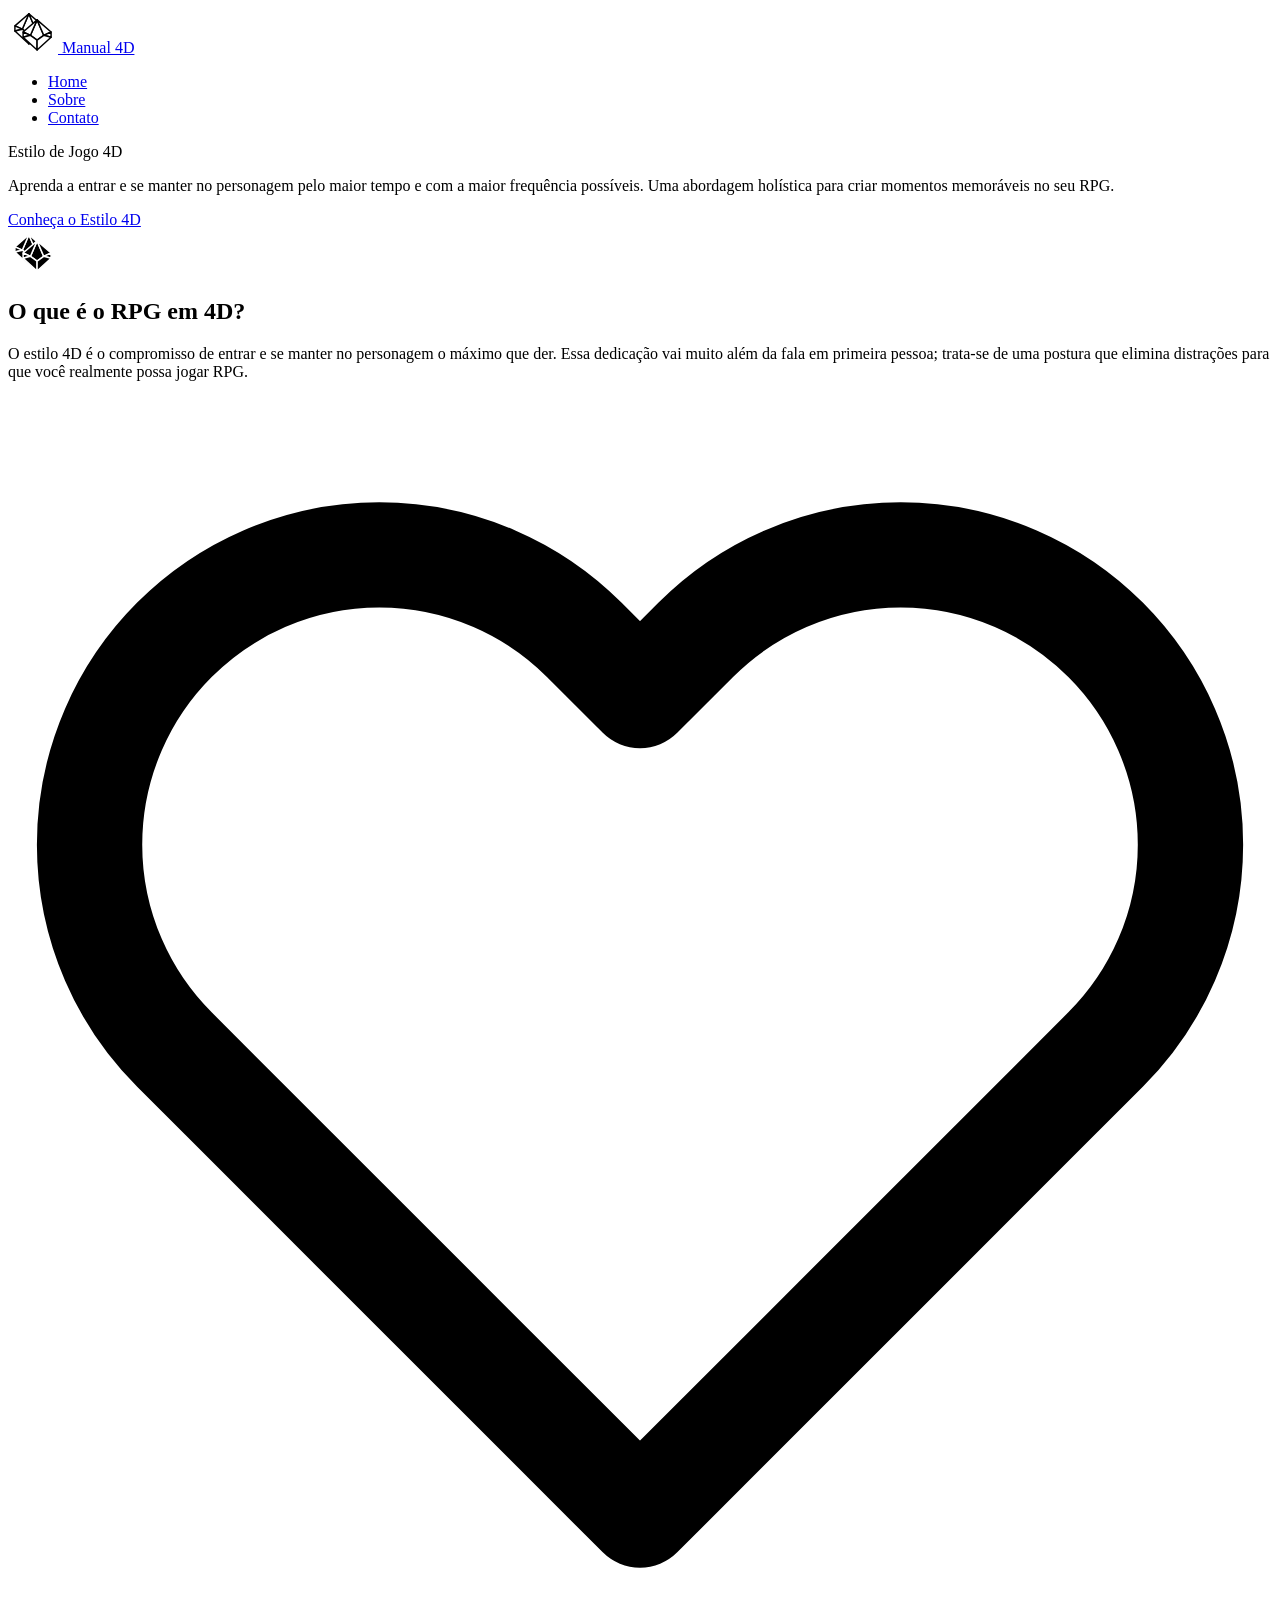
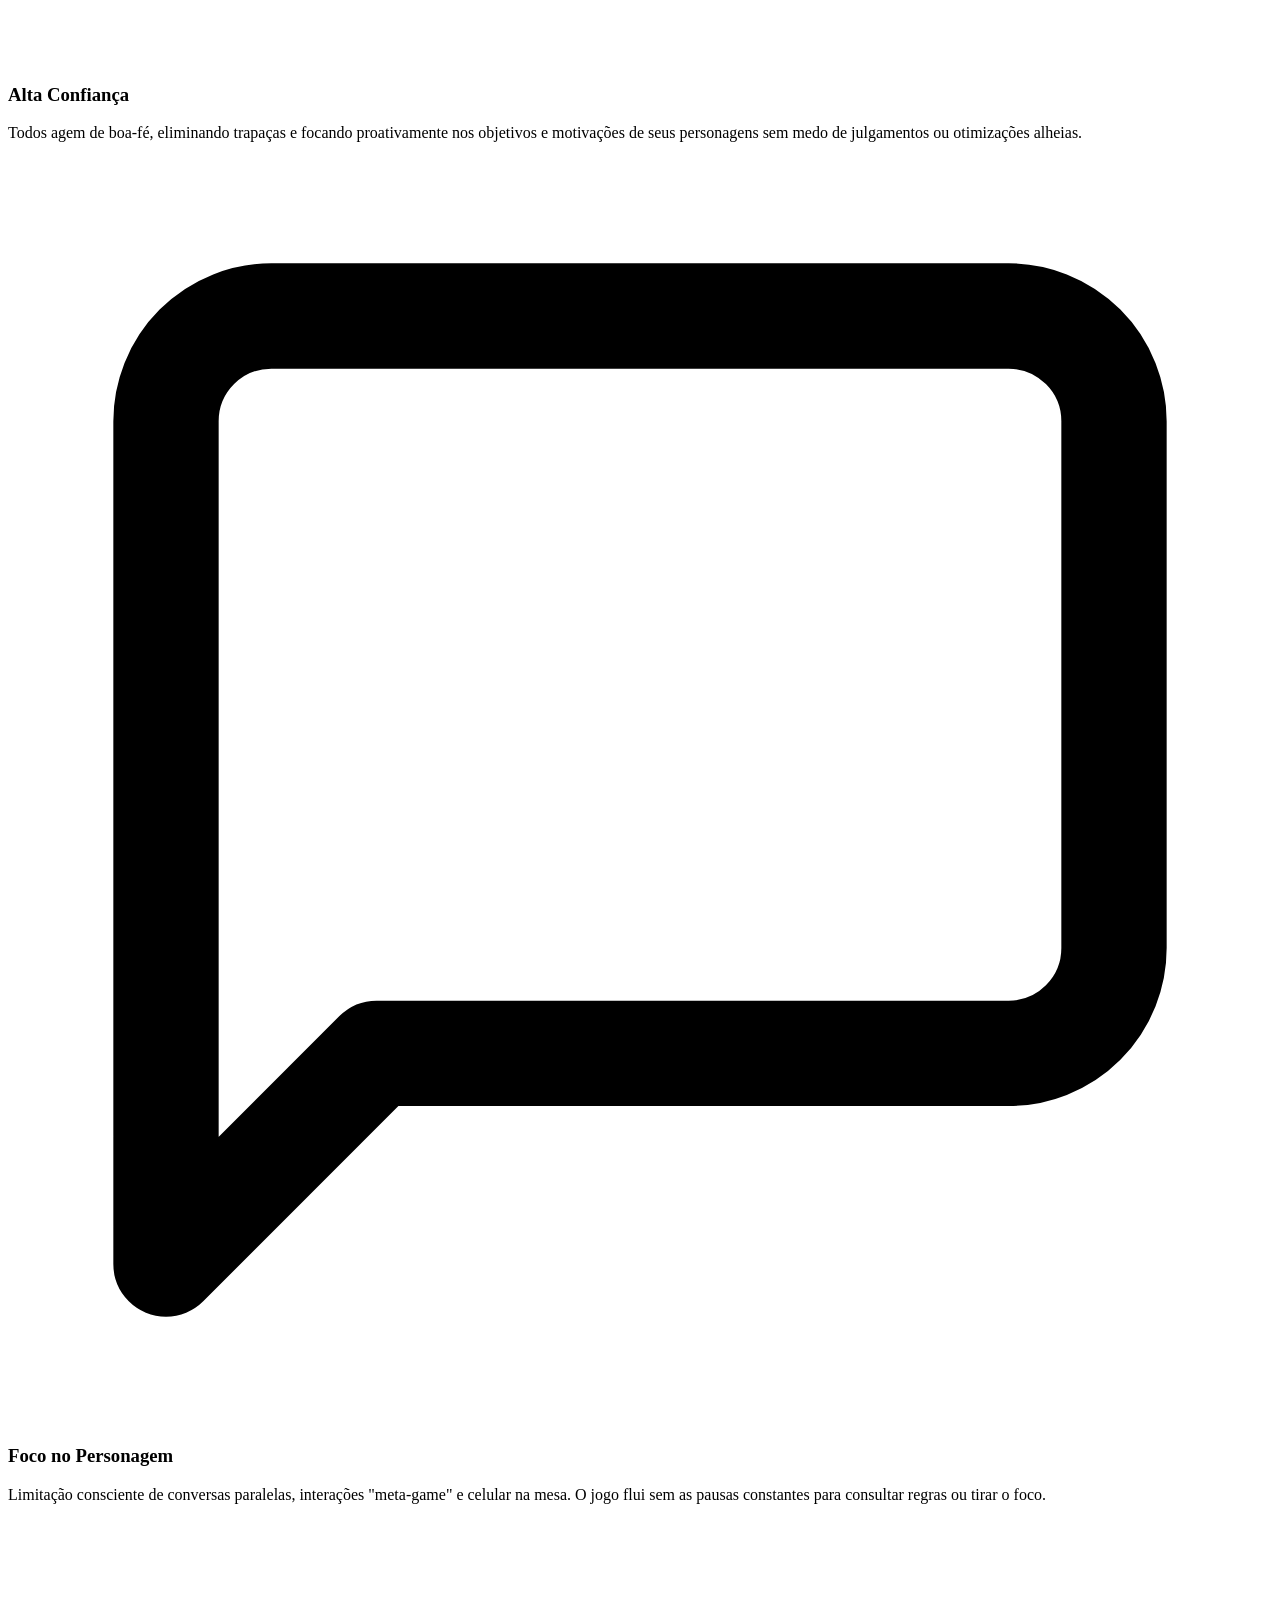
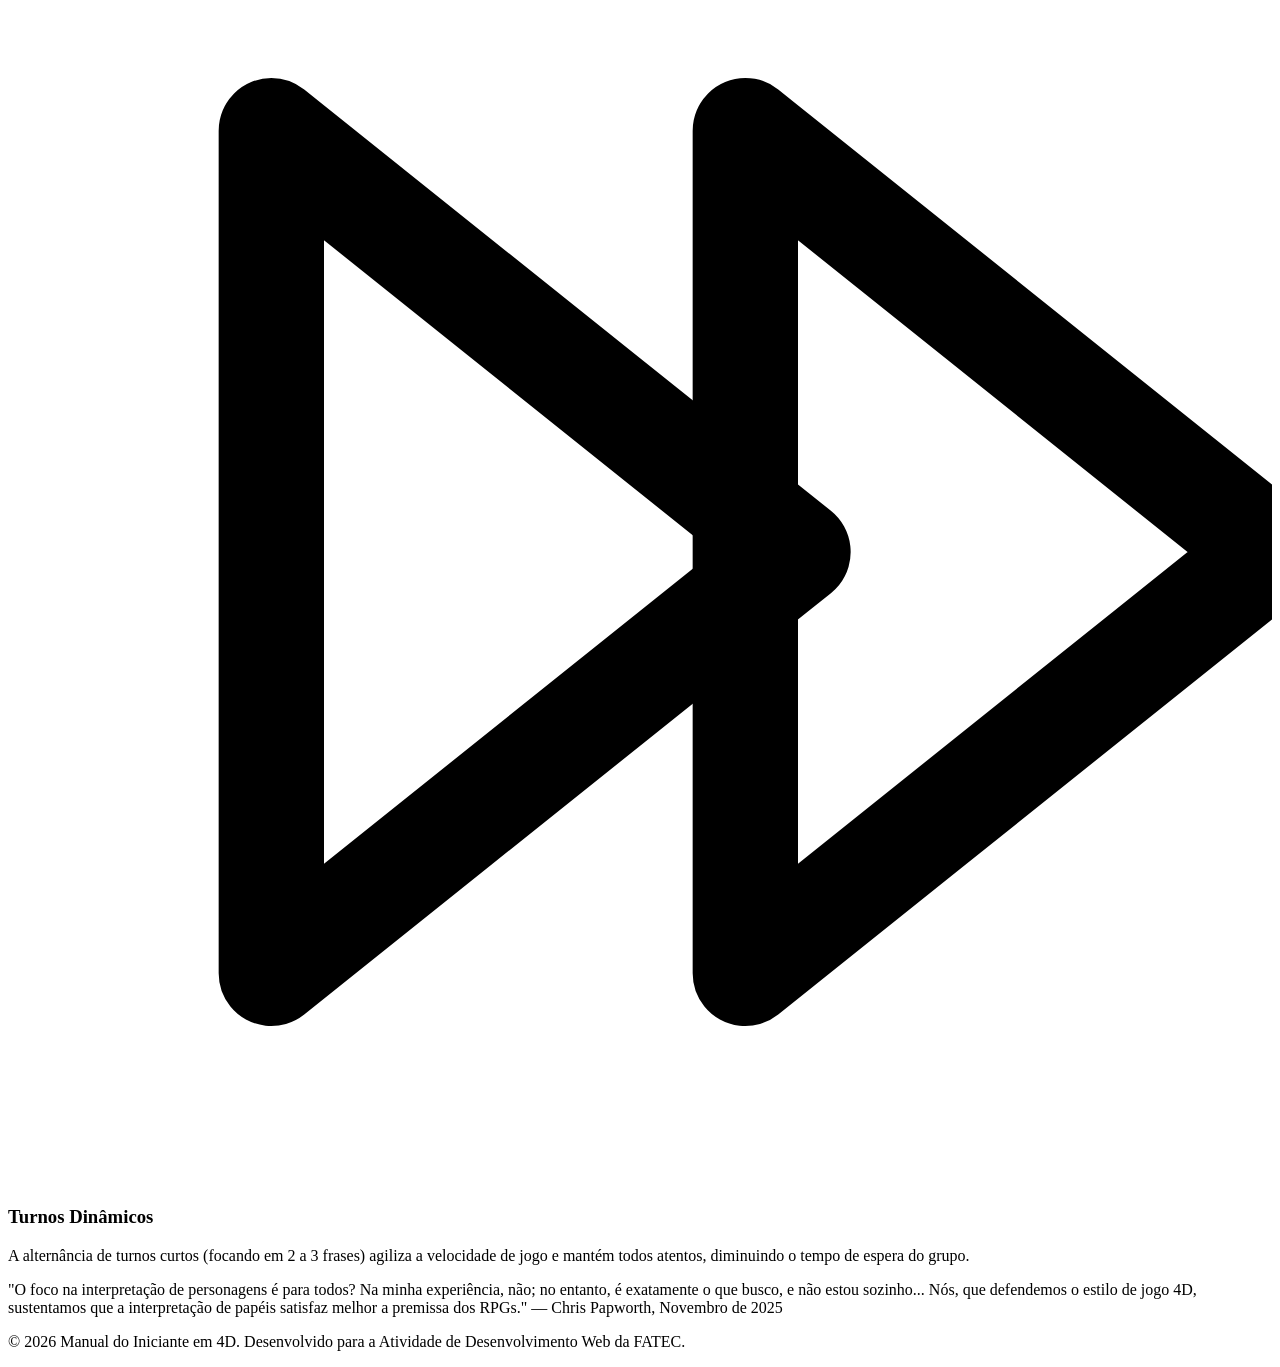
==== index.html @ 709d40b0 "index.html commit" ====
<!DOCTYPE html>
<html lang="pt-BR">

<head>
    <meta charset="UTF-8">
    <meta name="viewport" content="width=device-width, initial-scale=1.0">
    <title>Manual do Iniciante em 4D - Home</title>
    <link rel="stylesheet" href="style.css">
</head>

<body>
    <header>
        <div class="header-container">
            <a href="index.html" class="logo">
                <svg width="50" height="45" viewBox="0 0 120 110" fill="none" xmlns="http://www.w3.org/2000/svg">
                    <!-- Dado 1 (Esquerda) -->
                    <g transform="translate(5, 5) scale(0.9)" stroke="#000000" stroke-width="4" fill="#ffffff"
                        stroke-linejoin="round" stroke-linecap="round">
                        <polygon points="50,10 68,52 50,65 32,52" />
                        <polygon points="50,10 32,52 12,43" />
                        <polygon points="50,10 88,43 68,52" />
                        <polygon points="12,43 32,52 12,57" />
                        <polygon points="88,43 88,57 68,52" />
                        <polygon points="32,52 12,57 50,92 50,65" />
                        <polygon points="68,52 50,65 50,92 88,57" />
                    </g>

                    <!-- Dado 2 (Direita) -->
                    <g transform="translate(25, 20) scale(0.9)" stroke="#000000" stroke-width="4" fill="#ffffff"
                        stroke-linejoin="round" stroke-linecap="round">
                        <polygon points="50,10 68,52 50,65 32,52" />
                        <polygon points="50,10 32,52 12,43" />
                        <polygon points="50,10 88,43 68,52" />
                        <polygon points="12,43 32,52 12,57" />
                        <polygon points="88,43 88,57 68,52" />
                        <polygon points="32,52 12,57 50,92 50,65" />
                        <polygon points="68,52 50,65 50,92 88,57" />
                    </g>
                </svg>
                <span>Manual 4D</span>
            </a>
            <nav>
                <ul>
                    <li><a href="index.html" class="active">Home</a></li>
                    <li><a href="about.html">Sobre</a></li>
                    <li><a href="contato.html">Contato</a></li>
                </ul>
            </nav>
        </div>
    </header>

    <main>
        <!-- Hero Section -->
        <section class="hero">
            <div class="container hero-container">
                <div class="hero-content">
                    <span class="hero-tag">Estilo de Jogo 4D</span>
                    <p>Aprenda a entrar e se manter no personagem pelo maior tempo e com a maior frequência possíveis.
                        Uma abordagem holística para criar momentos memoráveis no seu RPG.</p>
                    <a href="about.html" class="hero-btn">Conheça o Estilo 4D</a>
                </div>
                <div class="hero-graphic">
                    <div class="circle-decoration">
                        <svg width="50" height="45" viewBox="0 0 120 110" fill="none"
                            xmlns="http://www.w3.org/2000/svg">
                            <!-- Dado 1 (Esquerda) -->
                            <g transform="translate(5, 5) scale(0.9)" stroke="#ffffff" stroke-width="4" fill="#000000"
                                stroke-linejoin="round" stroke-linecap="round">
                                <polygon points="50,10 68,52 50,65 32,52" />
                                <polygon points="50,10 32,52 12,43" />
                                <polygon points="50,10 88,43 68,52" />
                                <polygon points="12,43 32,52 12,57" />
                                <polygon points="88,43 88,57 68,52" />
                                <polygon points="32,52 12,57 50,92 50,65" />
                                <polygon points="68,52 50,65 50,92 88,57" />
                            </g>

                            <!-- Dado 2 (Direita) -->
                            <g transform="translate(25, 20) scale(0.9)" stroke="#ffffff" stroke-width="4" fill="#000000"
                                stroke-linejoin="round" stroke-linecap="round">
                                <polygon points="50,10 68,52 50,65 32,52" />
                                <polygon points="50,10 32,52 12,43" />
                                <polygon points="50,10 88,43 68,52" />
                                <polygon points="12,43 32,52 12,57" />
                                <polygon points="88,43 88,57 68,52" />
                                <polygon points="32,52 12,57 50,92 50,65" />
                                <polygon points="68,52 50,65 50,92 88,57" />
                            </g>
                        </svg>
                    </div>
                </div>
            </div>
        </section>

        <!-- Intro Section -->
        <section class="section container">
            <div class="section-title-wrapper">
                <h2 class="section-title">O que é o RPG em 4D?</h2>
                <p class="section-desc">O estilo 4D é o compromisso de entrar e se manter no personagem o máximo que
                    der. Essa dedicação vai muito além da fala em primeira pessoa; trata-se de uma postura que elimina
                    distrações para que você realmente possa jogar RPG.</p>
            </div>

            <!-- 3 Main Pillars Cards -->
            <div class="cards-container">
                <div class="card">
                    <div class="card-icon">
                        <!-- Coração/Confiança -->
                        <svg viewBox="0 0 24 24" fill="none" stroke="currentColor" stroke-width="2"
                            stroke-linecap="round" stroke-linejoin="round">
                            <path
                                d="M20.84 4.61a5.5 5.5 0 0 0-7.78 0L12 5.67l-1.06-1.06a5.5 5.5 0 0 0-7.78 7.78l1.06 1.06L12 21.23l7.78-7.78 1.06-1.06a5.5 5.5 0 0 0 0-7.78z" />
                        </svg>
                    </div>
                    <h3>Alta Confiança</h3>
                    <p>Todos agem de boa-fé, eliminando trapaças e focando proativamente nos objetivos e motivações de
                        seus personagens sem medo de julgamentos ou otimizações alheias.</p>
                </div>

                <div class="card">
                    <div class="card-icon">
                        <!-- Chat/Foco -->
                        <svg viewBox="0 0 24 24" fill="none" stroke="currentColor" stroke-width="2"
                            stroke-linecap="round" stroke-linejoin="round">
                            <path d="M21 15a2 2 0 0 1-2 2H7l-4 4V5a2 2 0 0 1 2-2h14a2 2 0 0 1 2 2z" />
                        </svg>
                    </div>
                    <h3>Foco no Personagem</h3>
                    <p>Limitação consciente de conversas paralelas, interações "meta-game" e celular na mesa. O jogo
                        flui sem as pausas constantes para consultar regras ou tirar o foco.</p>
                </div>

                <div class="card">
                    <div class="card-icon">
                        <!-- Avanço Rápido/Velocidade -->
                        <svg viewBox="0 0 24 24" fill="none" stroke="currentColor" stroke-width="2"
                            stroke-linecap="round" stroke-linejoin="round">
                            <polygon points="5 4 15 12 5 20 5 4" />
                            <polygon points="14 4 24 12 14 20 14 4" />
                        </svg>
                    </div>
                    <h3>Turnos Dinâmicos</h3>
                    <p>A alternância de turnos curtos (focando em 2 a 3 frases) agiliza a velocidade de jogo e mantém
                        todos atentos, diminuindo o tempo de espera do grupo.</p>
                </div>
            </div>

            <!-- Citação Chris Papworth -->
            <div class="callout">
                "O foco na interpretação de personagens é para todos? Na minha experiência, não; no entanto, é
                exatamente o que busco, e não estou sozinho... Nós, que defendemos o estilo de jogo 4D, sustentamos que
                a interpretação de papéis satisfaz melhor a premissa dos RPGs." — Chris Papworth, Novembro de 2025
            </div>
        </section>
    </main>

    <footer>
        <p>&copy; 2026 Manual do Iniciante em 4D. Desenvolvido para a Atividade de Desenvolvimento Web da FATEC.</p>
    </footer>
</body>

</html>
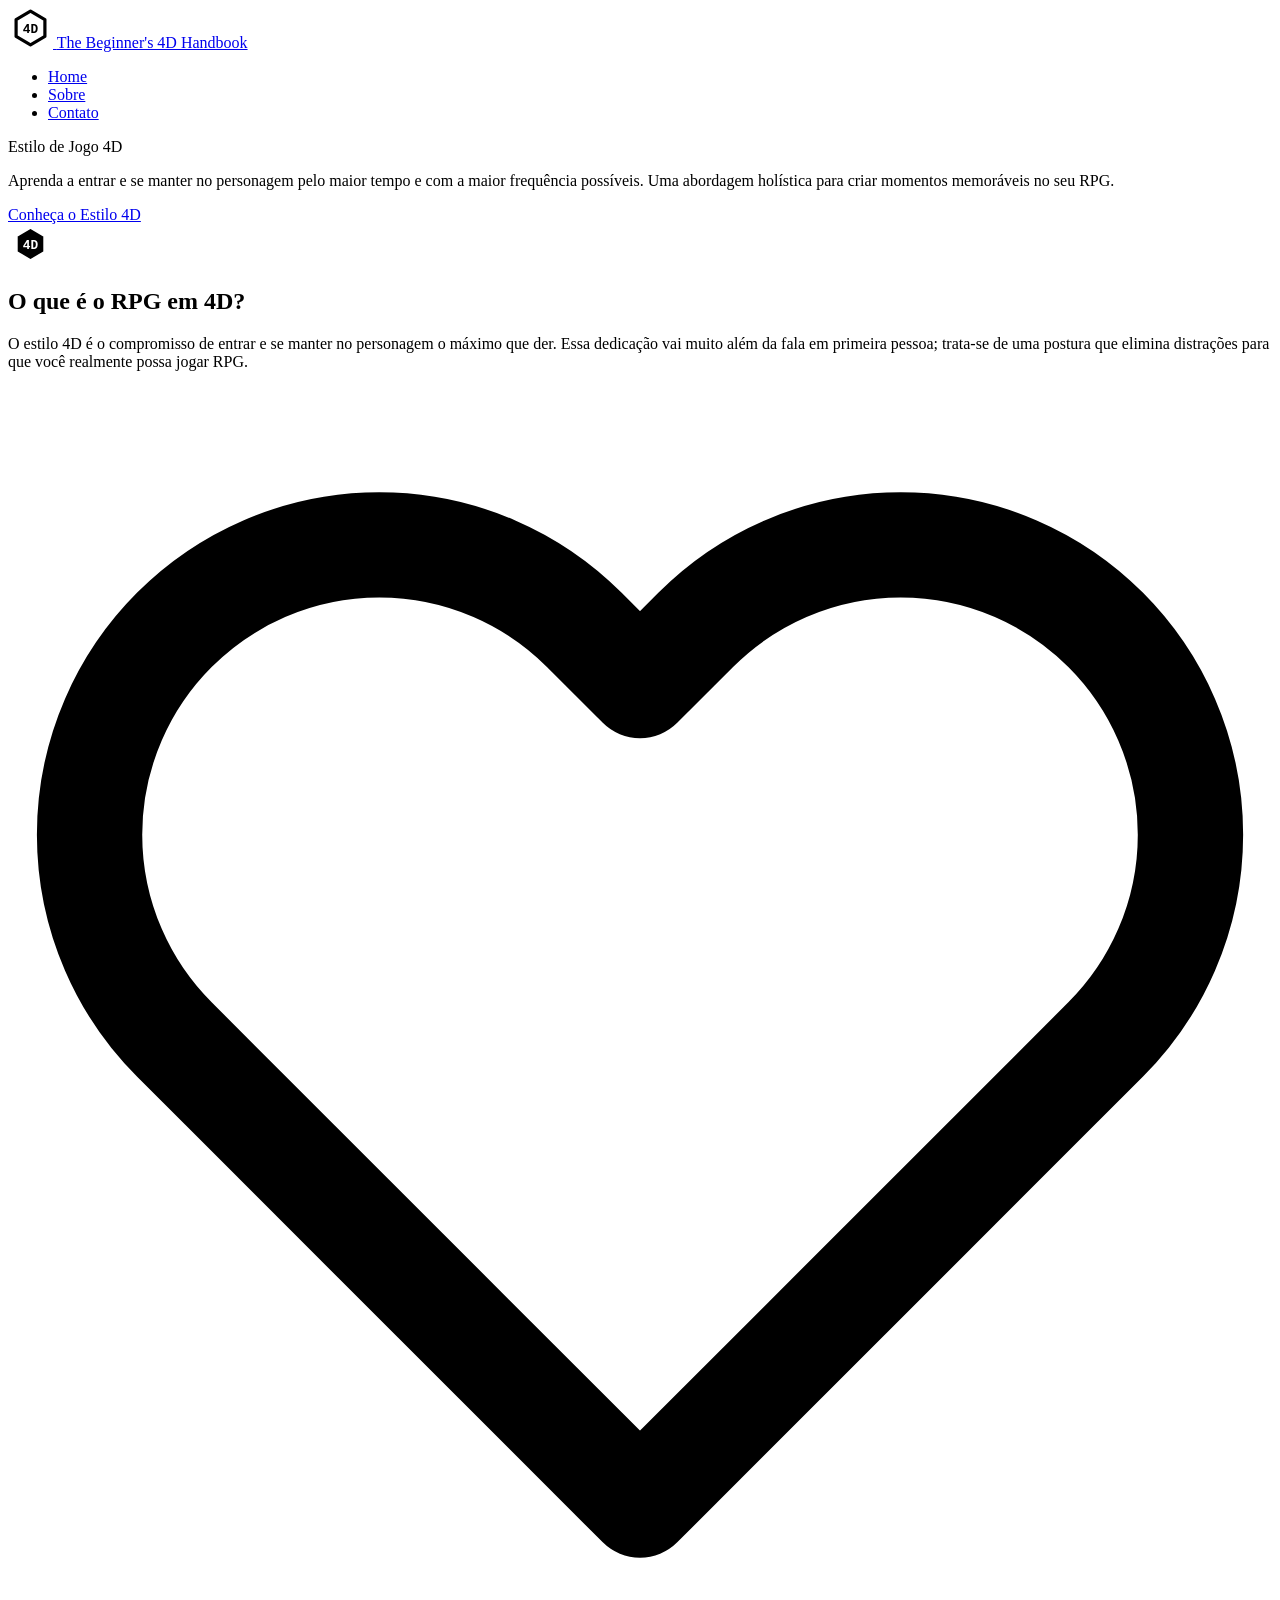
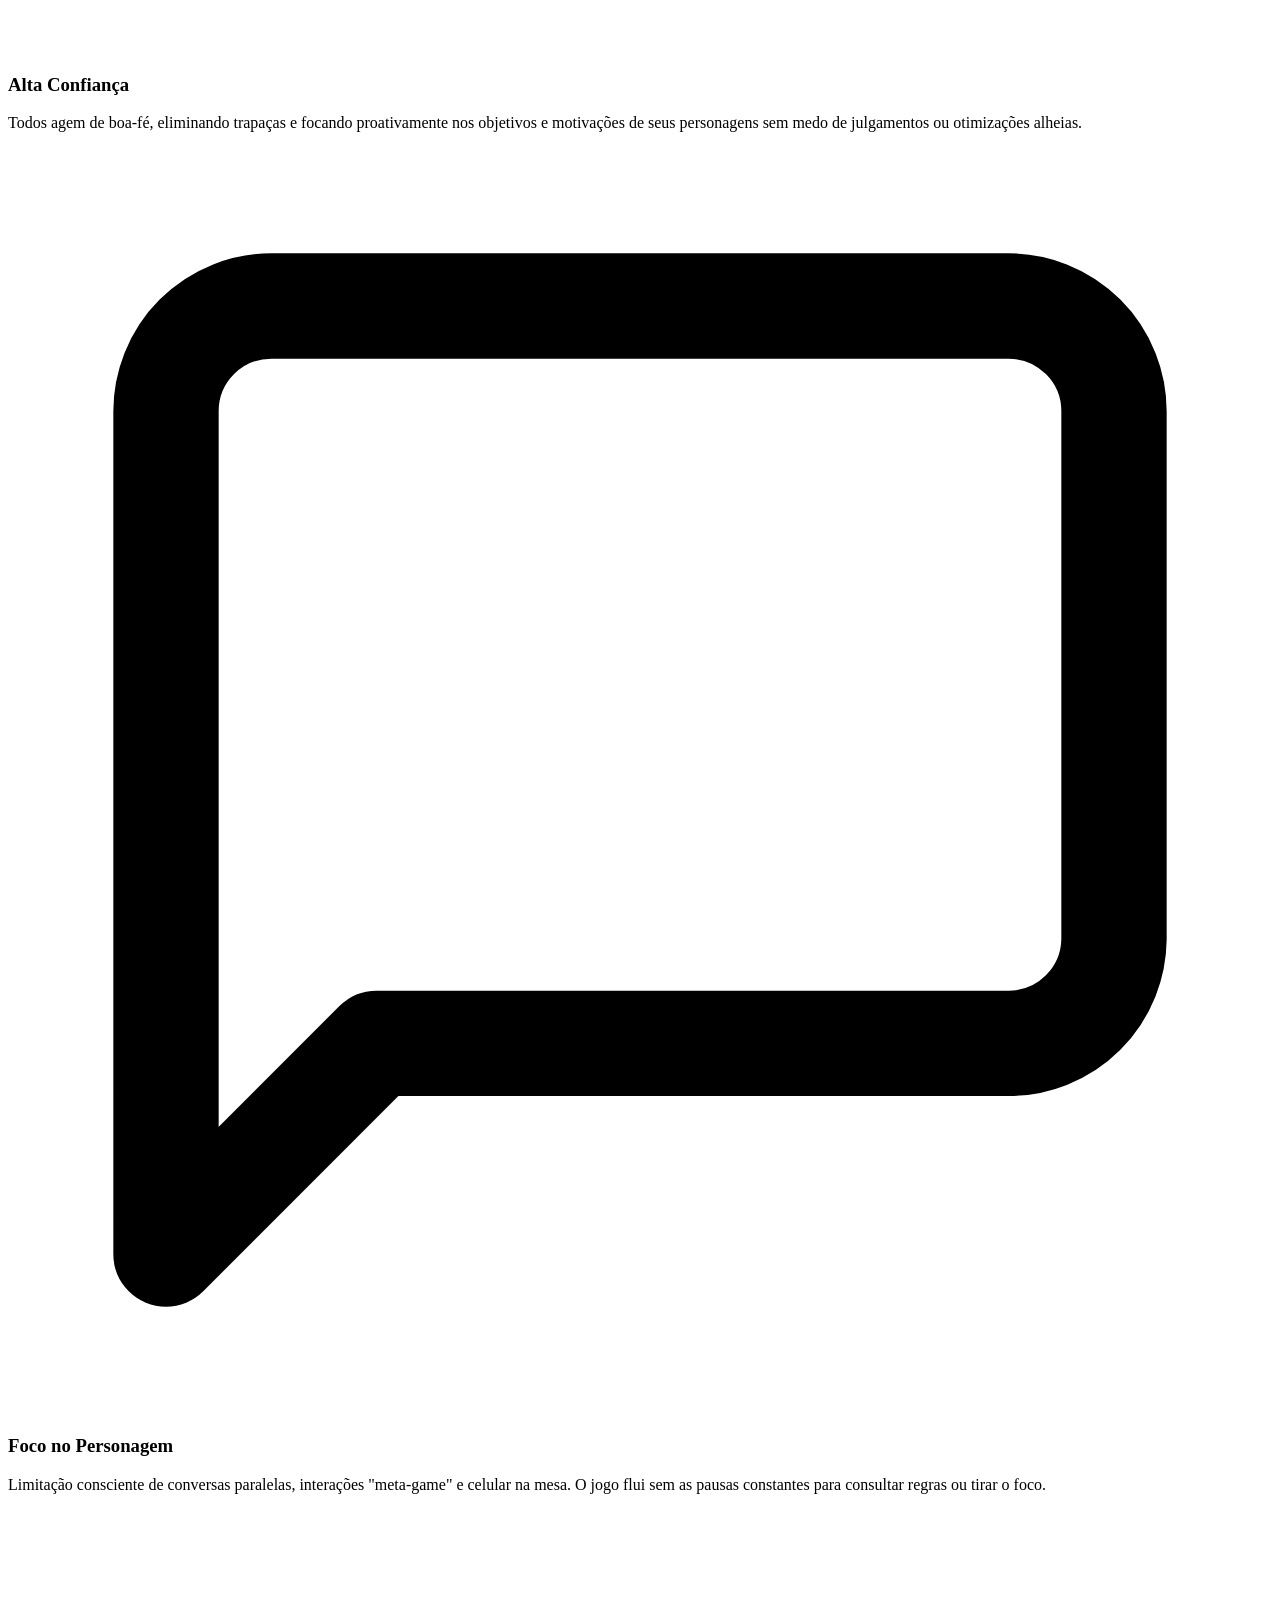
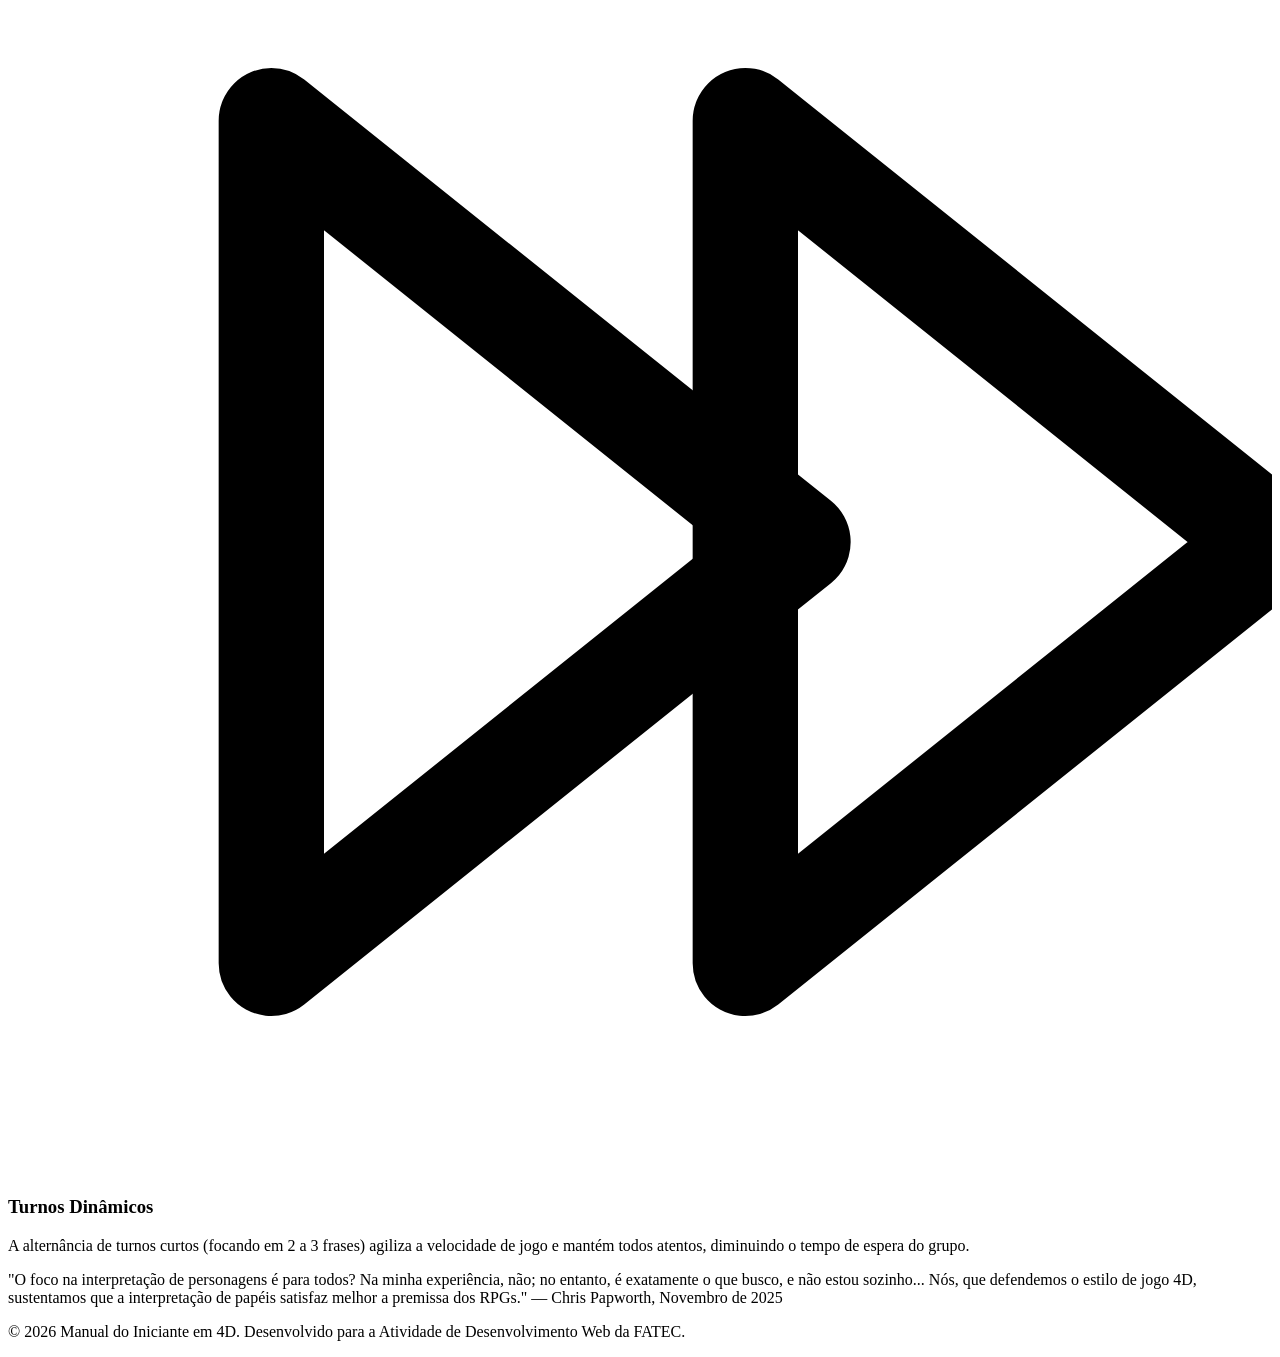
==== commit 705d934d: "refactor: Update logo and hero graphics for new theme" ====
--- a/index.html
+++ b/index.html
@@ -12,32 +12,16 @@
     <header>
         <div class="header-container">
             <a href="index.html" class="logo">
-                <svg width="50" height="45" viewBox="0 0 120 110" fill="none" xmlns="http://www.w3.org/2000/svg">
-                    <!-- Dado 1 (Esquerda) -->
-                    <g transform="translate(5, 5) scale(0.9)" stroke="#000000" stroke-width="4" fill="#ffffff"
-                        stroke-linejoin="round" stroke-linecap="round">
-                        <polygon points="50,10 68,52 50,65 32,52" />
-                        <polygon points="50,10 32,52 12,43" />
-                        <polygon points="50,10 88,43 68,52" />
-                        <polygon points="12,43 32,52 12,57" />
-                        <polygon points="88,43 88,57 68,52" />
-                        <polygon points="32,52 12,57 50,92 50,65" />
-                        <polygon points="68,52 50,65 50,92 88,57" />
-                    </g>
+                <svg width="45" height="40" viewBox="0 0 100 100" fill="none" xmlns="http://www.w3.org/2000/svg">
+                    <!-- Hexágono completo com fundo branco e borda preta bem grossa -->
+                    <polygon points="50,8 86,29 86,71 50,92 14,71 14,29" fill="#ffffff" stroke="#000000"
+                        stroke-width="8" stroke-linejoin="round" />
 
-                    <!-- Dado 2 (Direita) -->
-                    <g transform="translate(25, 20) scale(0.9)" stroke="#000000" stroke-width="4" fill="#ffffff"
-                        stroke-linejoin="round" stroke-linecap="round">
-                        <polygon points="50,10 68,52 50,65 32,52" />
-                        <polygon points="50,10 32,52 12,43" />
-                        <polygon points="50,10 88,43 68,52" />
-                        <polygon points="12,43 32,52 12,57" />
-                        <polygon points="88,43 88,57 68,52" />
-                        <polygon points="32,52 12,57 50,92 50,65" />
-                        <polygon points="68,52 50,65 50,92 88,57" />
-                    </g>
+                    <!-- Texto 4D escrito em preto bold -->
+                    <text x="50" y="62" fill="#000000" font-family="'Courier New', Courier, monospace" font-weight="900"
+                        font-size="32" text-anchor="middle">4D</text>
                 </svg>
-                <span>Manual 4D</span>
+                <span>The Beginner's 4D Handbook</span>
             </a>
             <nav>
                 <ul>
@@ -61,31 +45,15 @@
                 </div>
                 <div class="hero-graphic">
                     <div class="circle-decoration">
-                        <svg width="50" height="45" viewBox="0 0 120 110" fill="none"
+                        <svg width="45" height="40" viewBox="0 0 100 100" fill="none"
                             xmlns="http://www.w3.org/2000/svg">
-                            <!-- Dado 1 (Esquerda) -->
-                            <g transform="translate(5, 5) scale(0.9)" stroke="#ffffff" stroke-width="4" fill="#000000"
-                                stroke-linejoin="round" stroke-linecap="round">
-                                <polygon points="50,10 68,52 50,65 32,52" />
-                                <polygon points="50,10 32,52 12,43" />
-                                <polygon points="50,10 88,43 68,52" />
-                                <polygon points="12,43 32,52 12,57" />
-                                <polygon points="88,43 88,57 68,52" />
-                                <polygon points="32,52 12,57 50,92 50,65" />
-                                <polygon points="68,52 50,65 50,92 88,57" />
-                            </g>
+                            <!-- Hexágono completo com fundo branco e borda preta bem grossa -->
+                            <polygon points="50,8 86,29 86,71 50,92 14,71 14,29" fill="#000000" stroke="#ffffff"
+                                stroke-width="8" stroke-linejoin="round" />
 
-                            <!-- Dado 2 (Direita) -->
-                            <g transform="translate(25, 20) scale(0.9)" stroke="#ffffff" stroke-width="4" fill="#000000"
-                                stroke-linejoin="round" stroke-linecap="round">
-                                <polygon points="50,10 68,52 50,65 32,52" />
-                                <polygon points="50,10 32,52 12,43" />
-                                <polygon points="50,10 88,43 68,52" />
-                                <polygon points="12,43 32,52 12,57" />
-                                <polygon points="88,43 88,57 68,52" />
-                                <polygon points="32,52 12,57 50,92 50,65" />
-                                <polygon points="68,52 50,65 50,92 88,57" />
-                            </g>
+                            <!-- Texto 4D escrito em preto bold -->
+                            <text x="50" y="62" fill="#ffffff" font-family="'Courier New', Courier, monospace"
+                                font-weight="900" font-size="32" text-anchor="middle">4D</text>
                         </svg>
                     </div>
                 </div>
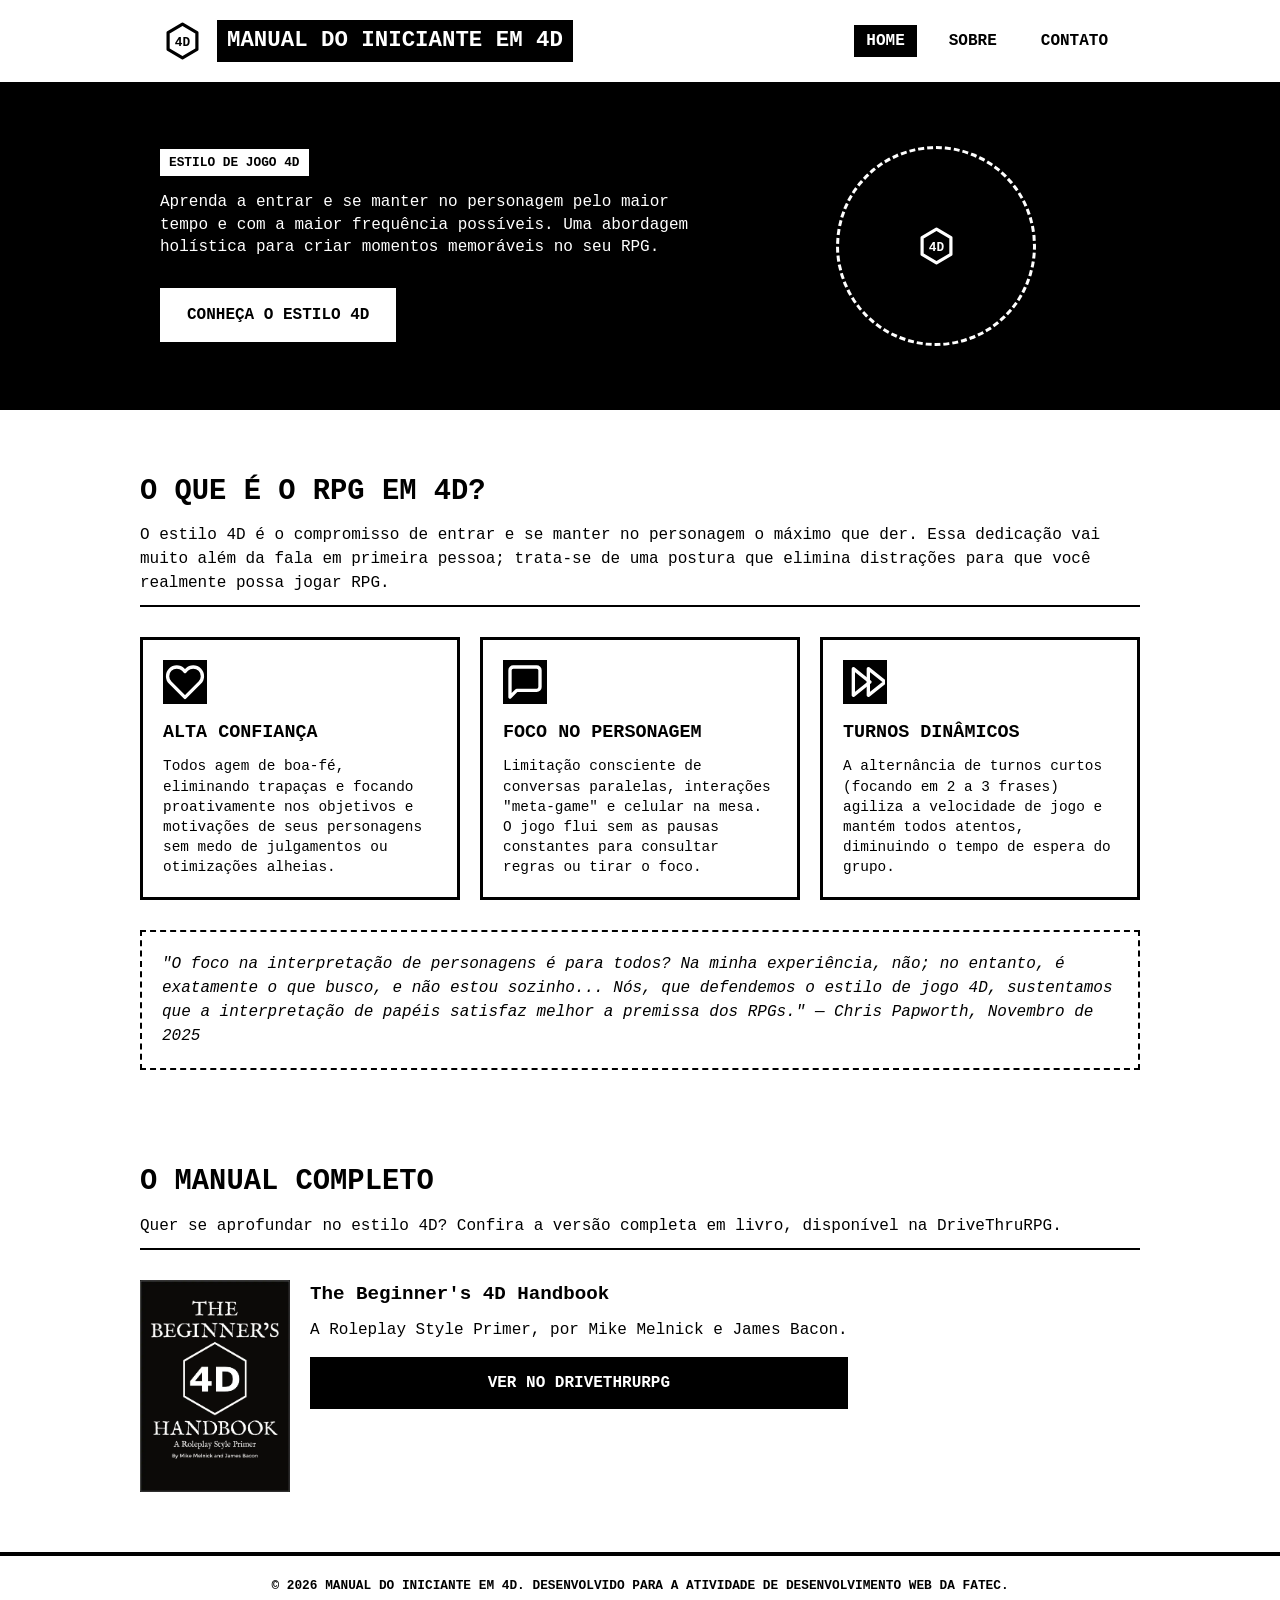
==== commit 5494e4ca: "feat: Implement full multi-page website and core design Adds dedicated "Sobre" and "Contato" pages w" ====
--- a/index.html
+++ b/index.html
@@ -1,31 +1,32 @@
 <!DOCTYPE html>
-<html lang="pt-BR">
+<html lang="pt-BR"> <!-- Define o idioma do documento como português do Brasil -->
 
 <head>
-    <meta charset="UTF-8">
+    <meta charset="UTF-8"> <!-- Suporte a caracteres especiais (acentos, ç, etc.) -->
     <meta name="viewport" content="width=device-width, initial-scale=1.0">
+    <!-- Garante renderização correta em dispositivos móveis -->
     <title>Manual do Iniciante em 4D - Home</title>
-    <link rel="stylesheet" href="style.css">
+    <link rel="stylesheet" href="style.css"> <!-- Importa o arquivo de estilos CSS -->
 </head>
 
 <body>
+    <!-- CABEÇALHO COM LOGO E MENU -->
     <header>
         <div class="header-container">
+            <!-- Logo principal com vetor SVG -->
             <a href="index.html" class="logo">
                 <svg width="45" height="40" viewBox="0 0 100 100" fill="none" xmlns="http://www.w3.org/2000/svg">
-                    <!-- Hexágono completo com fundo branco e borda preta bem grossa -->
                     <polygon points="50,8 86,29 86,71 50,92 14,71 14,29" fill="#ffffff" stroke="#000000"
                         stroke-width="8" stroke-linejoin="round" />
-
-                    <!-- Texto 4D escrito em preto bold -->
                     <text x="50" y="62" fill="#000000" font-family="'Courier New', Courier, monospace" font-weight="900"
                         font-size="32" text-anchor="middle">4D</text>
                 </svg>
-                <span>The Beginner's 4D Handbook</span>
+                <span>Manual do Iniciante em 4D</span>
             </a>
+            <!-- Menu de navegação -->
             <nav>
                 <ul>
-                    <li><a href="index.html" class="active">Home</a></li>
+                    <li><a href="index.html" class="active">Home</a></li> <!-- 'active' indica a página atual -->
                     <li><a href="about.html">Sobre</a></li>
                     <li><a href="contato.html">Contato</a></li>
                 </ul>
@@ -33,8 +34,9 @@
         </div>
     </header>
 
+    <!-- CONTEÚDO PRINCIPAL DA PÁGINA -->
     <main>
-        <!-- Hero Section -->
+        <!-- SEÇÃO HERO (BANER PRINCIPAL) -->
         <section class="hero">
             <div class="container hero-container">
                 <div class="hero-content">
@@ -43,15 +45,13 @@
                         Uma abordagem holística para criar momentos memoráveis no seu RPG.</p>
                     <a href="about.html" class="hero-btn">Conheça o Estilo 4D</a>
                 </div>
+                <!-- Gráfico decorativo -->
                 <div class="hero-graphic">
                     <div class="circle-decoration">
                         <svg width="45" height="40" viewBox="0 0 100 100" fill="none"
                             xmlns="http://www.w3.org/2000/svg">
-                            <!-- Hexágono completo com fundo branco e borda preta bem grossa -->
                             <polygon points="50,8 86,29 86,71 50,92 14,71 14,29" fill="#000000" stroke="#ffffff"
                                 stroke-width="8" stroke-linejoin="round" />
-
-                            <!-- Texto 4D escrito em preto bold -->
                             <text x="50" y="62" fill="#ffffff" font-family="'Courier New', Courier, monospace"
                                 font-weight="900" font-size="32" text-anchor="middle">4D</text>
                         </svg>
@@ -60,7 +60,7 @@
             </div>
         </section>
 
-        <!-- Intro Section -->
+        <!-- SEÇÃO DE INTRODUÇÃO -->
         <section class="section container">
             <div class="section-title-wrapper">
                 <h2 class="section-title">O que é o RPG em 4D?</h2>
@@ -69,11 +69,10 @@
                     distrações para que você realmente possa jogar RPG.</p>
             </div>
 
-            <!-- 3 Main Pillars Cards -->
+            <!-- CARDS DOS TRÊS PILARES -->
             <div class="cards-container">
                 <div class="card">
                     <div class="card-icon">
-                        <!-- Coração/Confiança -->
                         <svg viewBox="0 0 24 24" fill="none" stroke="currentColor" stroke-width="2"
                             stroke-linecap="round" stroke-linejoin="round">
                             <path
@@ -87,7 +86,6 @@
 
                 <div class="card">
                     <div class="card-icon">
-                        <!-- Chat/Foco -->
                         <svg viewBox="0 0 24 24" fill="none" stroke="currentColor" stroke-width="2"
                             stroke-linecap="round" stroke-linejoin="round">
                             <path d="M21 15a2 2 0 0 1-2 2H7l-4 4V5a2 2 0 0 1 2-2h14a2 2 0 0 1 2 2z" />
@@ -100,7 +98,6 @@
 
                 <div class="card">
                     <div class="card-icon">
-                        <!-- Avanço Rápido/Velocidade -->
                         <svg viewBox="0 0 24 24" fill="none" stroke="currentColor" stroke-width="2"
                             stroke-linecap="round" stroke-linejoin="round">
                             <polygon points="5 4 15 12 5 20 5 4" />
@@ -113,15 +110,38 @@
                 </div>
             </div>
 
-            <!-- Citação Chris Papworth -->
+            <!-- CAIXA DE CITAÇÃO -->
             <div class="callout">
                 "O foco na interpretação de personagens é para todos? Na minha experiência, não; no entanto, é
                 exatamente o que busco, e não estou sozinho... Nós, que defendemos o estilo de jogo 4D, sustentamos que
                 a interpretação de papéis satisfaz melhor a premissa dos RPGs." — Chris Papworth, Novembro de 2025
             </div>
         </section>
+
+        <!-- SEÇÃO DO MANUAL COMPLETO (E-BOOK) -->
+        <section class="section container section-book">
+            <div class="section-title-wrapper">
+                <h2 class="section-title">O Manual Completo</h2>
+                <p class="section-desc">Quer se aprofundar no estilo 4D? Confira a versão completa em livro, disponível
+                    na DriveThruRPG.</p>
+            </div>
+            <div class="book-showcase">
+                <!-- Wrapper criado para o Flexbox manter a foto e informações lado a lado -->
+                <div class="book-content">
+                    <img src="capa.webp" alt="Capa do livro The Beginner's 4D Handbook" class="book-cover">
+                    <div class="book-info">
+                        <h3>The Beginner's 4D Handbook</h3>
+                        <p>A Roleplay Style Primer, por Mike Melnick e James Bacon.</p>
+                        <!-- Botão com classes combinadas (form-btn e book-btn) -->
+                        <a href="https://www.drivethrurpg.com/en/product/549599/the-beginner-s-4d-handbook?language=en"
+                            target="_blank" class="form-btn book-btn">Ver no DriveThruRPG</a>
+                    </div>
+                </div>
+            </div>
+        </section>
     </main>
 
+    <!-- RODAPÉ -->
     <footer>
         <p>&copy; 2026 Manual do Iniciante em 4D. Desenvolvido para a Atividade de Desenvolvimento Web da FATEC.</p>
     </footer>
--- a/style.css
+++ b/style.css
@@ -0,0 +1,551 @@
+/* RESET DE ESTILOS E CONFIGURAÇÕES GLOBAIS */
+* {
+    margin: 0;
+    /* Remove margens padrão de todos os elementos */
+    padding: 0;
+    /* Remove preenchimentos padrão de todos os elementos */
+    box-sizing: border-box;
+    /* Garante que padding e border sejam incluídos no cálculo do tamanho total (largura/altura) do elemento */
+}
+
+body {
+    font-family: 'Courier New', Courier, monospace;
+    /* Define a fonte com estilo retrô/máquina de escrever */
+    color: #000000;
+    /* Define a cor padrão do texto (preto) */
+    background-color: #ffffff;
+    /* Define o fundo padrão (branco) */
+    line-height: 1.5;
+    /* Define o espaçamento entre linhas de texto para facilitar a leitura */
+    padding: 0;
+}
+
+/* CONTAINER REUTILIZÁVEL (Limita a largura máxima da página) */
+.container {
+    max-width: 1000px;
+    /* Impede que o conteúdo se espalhe em telas muito largas */
+    margin: 0 auto;
+    /* Centraliza o container horizontalmente */
+    padding: 0 20px;
+    /* Adiciona espaçamento interno nas laterais para telas menores */
+    width: 100%;
+    /* Ocupa a largura disponível até o limite de 1000px */
+}
+
+/* CABEÇALHO E NAVEGAÇÃO */
+header {
+    background-color: #ffffff;
+    border-bottom: 4px solid #000000;
+    /* Linha preta espessa na parte inferior */
+    padding: 10px 0;
+}
+
+.header-container {
+    display: flex;
+    /* Ativa o Flexbox para alinhar logo e navegação */
+    justify-content: space-between;
+    /* Empurra a logo para a esquerda e o menu para a direita */
+    align-items: center;
+    /* Centraliza os elementos verticalmente */
+    max-width: 1000px;
+    margin: 0 auto;
+    padding: 10px 20px;
+}
+
+.logo {
+    display: flex;
+    align-items: center;
+    gap: 12px;
+    /* Espaço de 12px entre o ícone SVG e o texto da logo */
+    text-decoration: none;
+    /* Remove o sublinhado do link */
+    color: #000000;
+    font-weight: bold;
+    font-size: 1.4rem;
+    text-transform: uppercase;
+    /* Transforma todas as letras em maiúsculas */
+}
+
+.logo svg {
+    width: 45px;
+    height: 40px;
+}
+
+.logo span {
+    border: 2px solid #000000;
+    padding: 2px 8px;
+    background-color: #000000;
+    /* Fundo preto com texto branco no estilo "etiqueta" */
+    color: #ffffff;
+}
+
+nav ul {
+    display: flex;
+    /* Coloca os itens do menu em linha */
+    list-style: none;
+    /* Remove as marcadores de lista (bolinhas) */
+    gap: 20px;
+    /* Espaçamento entre cada opção do menu */
+}
+
+nav a {
+    text-decoration: none;
+    color: #000000;
+    font-weight: bold;
+    font-size: 1rem;
+    text-transform: uppercase;
+    padding: 5px 10px;
+    border: 2px solid transparent;
+    /* Reserva a borda para evitar pulos visuais no efeito hover */
+}
+
+/* Efeito ao passar o mouse (hover) e link da página ativa */
+nav a:hover,
+nav a.active {
+    background-color: #000000;
+    /* Inverte as cores: fundo preto e texto branco */
+    color: #ffffff;
+    border: 2px solid #000000;
+}
+
+/* SEÇÃO HERO (Destaque Principal do Topo) */
+.hero {
+    background-color: #000000;
+    /* Bloco preto de alto contraste */
+    color: #ffffff;
+    padding: 60px 0;
+    border-bottom: 4px solid #000000;
+}
+
+.hero-container {
+    display: flex;
+    align-items: center;
+    justify-content: space-between;
+    gap: 40px;
+}
+
+.hero-content {
+    flex: 1.2;
+    /* Ocupa uma proporção ligeiramente maior no Flexbox */
+}
+
+.hero-tag {
+    background-color: #ffffff;
+    color: #000000;
+    padding: 3px 8px;
+    font-weight: bold;
+    font-size: 0.8rem;
+    text-transform: uppercase;
+    display: inline-block;
+    margin-bottom: 15px;
+    border: 1px solid #ffffff;
+}
+
+.hero h1 {
+    font-size: 2.5rem;
+    font-weight: bold;
+    text-transform: uppercase;
+    line-height: 1.1;
+    margin-bottom: 20px;
+    letter-spacing: -1px;
+    /* Junta ligeiramente as letras */
+}
+
+.hero p {
+    font-size: 1rem;
+    margin-bottom: 30px;
+    line-height: 1.4;
+}
+
+/* Botão da Seção Hero */
+.hero-btn {
+    display: inline-block;
+    background-color: #ffffff;
+    color: #000000;
+    text-decoration: none;
+    padding: 12px 24px;
+    font-weight: bold;
+    text-transform: uppercase;
+    border: 3px solid #ffffff;
+    transition: background-color 0.1s, color 0.1s;
+    /* Suaviza a troca de cor no hover */
+}
+
+.hero-btn:hover {
+    background-color: #000000;
+    /* Inverte para fundo preto e borda/texto branco */
+    color: #ffffff;
+    border-color: #ffffff;
+}
+
+.hero-graphic {
+    flex: 0.8;
+    /* Proporção para a imagem/gráfico na direita */
+    display: flex;
+    justify-content: center;
+    align-items: center;
+}
+
+.circle-decoration {
+    width: 200px;
+    height: 200px;
+    border: 3px dashed #ffffff;
+    /* Circulo com borda tracejada em branco */
+    border-radius: 50%;
+    /* Transforma a div retangular em um círculo perfeito */
+    display: flex;
+    align-items: center;
+    justify-content: center;
+}
+
+/* ESTRUTURA GERAL DAS SEÇÕES */
+.section {
+    padding: 60px 0;
+}
+
+.section-title-wrapper {
+    margin-bottom: 30px;
+    border-bottom: 2px solid #000000;
+    /* Linha divisória abaixo dos títulos das seções */
+    padding-bottom: 10px;
+}
+
+.section-title {
+    font-size: 1.8rem;
+    font-weight: bold;
+    color: #000000;
+    text-transform: uppercase;
+}
+
+.section-desc {
+    font-size: 1rem;
+    color: #000000;
+    margin-top: 10px;
+}
+
+/* ESPECÍFICO PARA A SEÇÃO DO LIVRO */
+.section-book {
+    padding-top: 20px;
+    /* Padding reduzido para aproximar da citação acima */
+}
+
+.book-content {
+    display: flex;
+    /* Alinha a foto da capa e as informações lado a lado */
+    align-items: flex-start;
+    /* Alinha o topo da capa com o topo do texto */
+    gap: 20px;
+    /* Distância entre a capa e as informações */
+    margin-top: 20px;
+}
+
+.book-cover {
+    width: 150px;
+    /* Largura fixa para a imagem do livro */
+    height: auto;
+    /* Mantém a proporção da imagem */
+    object-fit: contain;
+    /* Previne distorções na imagem */
+    flex-shrink: 0;
+    /* Impede que o Flexbox encolha a imagem */
+}
+
+.book-info {
+    display: flex;
+    flex-direction: column;
+    /* Empilha o Título (H3), Descrição (P) e Botão (A) verticalmente */
+    align-items: flex-start;
+    /* Alinha os itens à esquerda */
+    gap: 10px;
+    /* Espaçamento vertical entre cada elemento */
+}
+
+.book-info h3 {
+    font-size: 1.2rem;
+    font-weight: bold;
+    margin: 0;
+}
+
+.book-info p {
+    margin: 0;
+}
+
+.book-btn {
+    display: inline-block;
+    width: auto;
+    /* Faz o botão ocupar apenas o tamanho do seu texto */
+    margin-top: 5px;
+    text-align: center;
+    text-decoration: none;
+}
+
+/* CARDS / CARTÕES DE CONTEÚDO */
+.cards-container {
+    display: flex;
+    flex-wrap: wrap;
+    /* Permite que os cards dobrem para a linha de baixo se não couberem */
+    gap: 20px;
+    margin-top: 30px;
+}
+
+.card {
+    background-color: #ffffff;
+    border: 3px solid #000000;
+    /* Moldura preta forte */
+    padding: 20px;
+    flex: 1 1 calc(33.333% - 14px);
+    /* Tenta ocupar 1/3 da linha descontando os gaps */
+    min-width: 260px;
+    /* Se o elemento for menor que 260px, ele pula de linha */
+    transition: background-color 0.1s, color 0.1s;
+}
+
+.card:hover {
+    background-color: #000000;
+    /* Inverte as cores ao passar o mouse */
+    color: #ffffff;
+}
+
+.card-icon {
+    width: 44px;
+    height: 44px;
+    border: 2px solid #000000;
+    background-color: #000000;
+    color: #ffffff;
+    margin-bottom: 15px;
+    display: flex;
+    align-items: center;
+    justify-content: center;
+}
+
+.card:hover .card-icon {
+    background-color: #ffffff;
+    /* Inverte a cor do ícone quando o card pai está em hover */
+    color: #000000;
+    border-color: #ffffff;
+}
+
+.card h3 {
+    font-size: 1.15rem;
+    font-weight: bold;
+    text-transform: uppercase;
+    margin-bottom: 10px;
+}
+
+.card p {
+    font-size: 0.9rem;
+    line-height: 1.4;
+}
+
+/* GRADE ESPECIAL DE 5 CARDS (Página Sobre) */
+.cards-5-container {
+    display: flex;
+    flex-wrap: wrap;
+    gap: 20px;
+    justify-content: center;
+}
+
+.cards-5-container .card {
+    flex: 1 1 calc(33.333% - 14px);
+    /* Os 3 primeiros ocupam 1/3 cada */
+    min-width: 260px;
+}
+
+/* Ajusta os cards 4 e 5 para ocuparem metade da largura da linha (50%) */
+.cards-5-container .card:nth-child(4),
+.cards-5-container .card:nth-child(5) {
+    flex: 0 1 calc(50% - 10px);
+    max-width: calc(50% - 10px);
+}
+
+/* LAYOUT DIVIDIDO (Página Contato) */
+.split-section {
+    display: flex;
+    gap: 40px;
+}
+
+.split-left {
+    flex: 1.2;
+    /* Formulario fica mais largo */
+}
+
+.split-right {
+    flex: 0.8;
+    /* Canais laterais ficam mais estreitos */
+}
+
+/* FORMULÁRIO DE CONTATO */
+.contact-form-card {
+    background-color: #ffffff;
+    border: 3px solid #000000;
+    padding: 30px;
+}
+
+.form-group {
+    margin-bottom: 20px;
+}
+
+.form-group label {
+    display: block;
+    font-weight: bold;
+    text-transform: uppercase;
+    margin-bottom: 6px;
+    font-size: 0.9rem;
+}
+
+.form-group input,
+.form-group textarea {
+    width: 100%;
+    padding: 10px;
+    border: 2px solid #000000;
+    background-color: #ffffff;
+    color: #000000;
+    font-family: inherit;
+    /* Força o uso da fonte 'Courier New' declarada no body */
+    font-size: 0.95rem;
+}
+
+/* Estilo do foco (quando o usuário clica para digitar no campo) */
+.form-group input:focus,
+.form-group textarea:focus {
+    outline: 2px solid #000000;
+    background-color: #f5f5f5;
+}
+
+.form-btn {
+    width: 100%;
+    background-color: #000000;
+    color: #ffffff;
+    border: 2px solid #000000;
+    padding: 12px;
+    font-weight: bold;
+    text-transform: uppercase;
+    cursor: pointer;
+    /* Altera o ponteiro do mouse para a mãozinha de clique */
+    font-family: inherit;
+}
+
+.form-btn:hover {
+    background-color: #ffffff;
+    color: #000000;
+}
+
+/* LISTA DE CANAIS (LATERAL) */
+.channels-list {
+    display: flex;
+    flex-direction: column;
+    gap: 20px;
+}
+
+.channel-item {
+    display: flex;
+    align-items: center;
+    gap: 15px;
+    border-bottom: 1px dashed #000000;
+    /* Separador pontilhado entre itens */
+    padding-bottom: 15px;
+}
+
+.channel-icon {
+    width: 40px;
+    height: 40px;
+    border: 2px solid #000000;
+    color: #000000;
+    display: flex;
+    align-items: center;
+    justify-content: center;
+    flex-shrink: 0;
+    /* Previne que o quadrado do ícone encolha se o texto for grande */
+}
+
+.channel-info h4 {
+    font-size: 1rem;
+    text-transform: uppercase;
+    margin-bottom: 3px;
+}
+
+.channel-info p,
+.channel-info a {
+    font-size: 0.85rem;
+    color: #000000;
+    text-decoration: none;
+}
+
+.channel-info a {
+    text-decoration: underline;
+    font-weight: bold;
+}
+
+/* CAIXA DE CITAÇÃO (CALLOUT) */
+.callout {
+    border: 2px dashed #000000;
+    /* Caixa tracejada estilo recorte de jornal */
+    background-color: #ffffff;
+    padding: 20px;
+    margin: 30px 0;
+    margin-bottom: 10px;
+    /* Reduzida a margem inferior para ajustar o espaçamento */
+    font-style: italic;
+    /* Texto em itálico para enfatizar citação */
+    color: #000000;
+}
+
+/* RODAPÉ (FOOTER) */
+footer {
+    background-color: #ffffff;
+    border-top: 4px solid #000000;
+    padding: 20px 0;
+    text-align: center;
+    color: #000000;
+    font-weight: bold;
+    font-size: 0.8rem;
+    text-transform: uppercase;
+}
+
+/* REGRAS DE RESPONSIVIDADE (MEDIA QUERIES) */
+/* Aplica estes estilos apenas para telas com largura de até 768px (tablets e celulares) */
+@media (max-width: 768px) {
+    .hero-container {
+        flex-direction: column;
+        /* Empilha os elementos do Hero na vertical */
+        text-align: center;
+    }
+
+    .hero h1 {
+        font-size: 2rem;
+    }
+
+    .hero-graphic {
+        display: none;
+        /* Esconde o elemento gráfico decorativo em telas pequenas */
+    }
+
+    nav ul {
+        gap: 10px;
+    }
+
+    nav a {
+        font-size: 0.85rem;
+        padding: 3px 6px;
+    }
+
+    /* Ajustes para layout de 5 cards no mobile */
+    .cards-5-container .card:nth-child(4),
+    .cards-5-container .card:nth-child(5) {
+        flex: 1 1 100%;
+        /* Faz os dois últimos cards ocuparem a tela inteira */
+        max-width: 100%;
+    }
+
+    /* Ajuste da seção de contato no mobile */
+    .split-section {
+        flex-direction: column;
+        /* Empilha formulário e canais verticalmente */
+        gap: 30px;
+    }
+
+    .split-left,
+    .split-right {
+        width: 100%;
+    }
+}
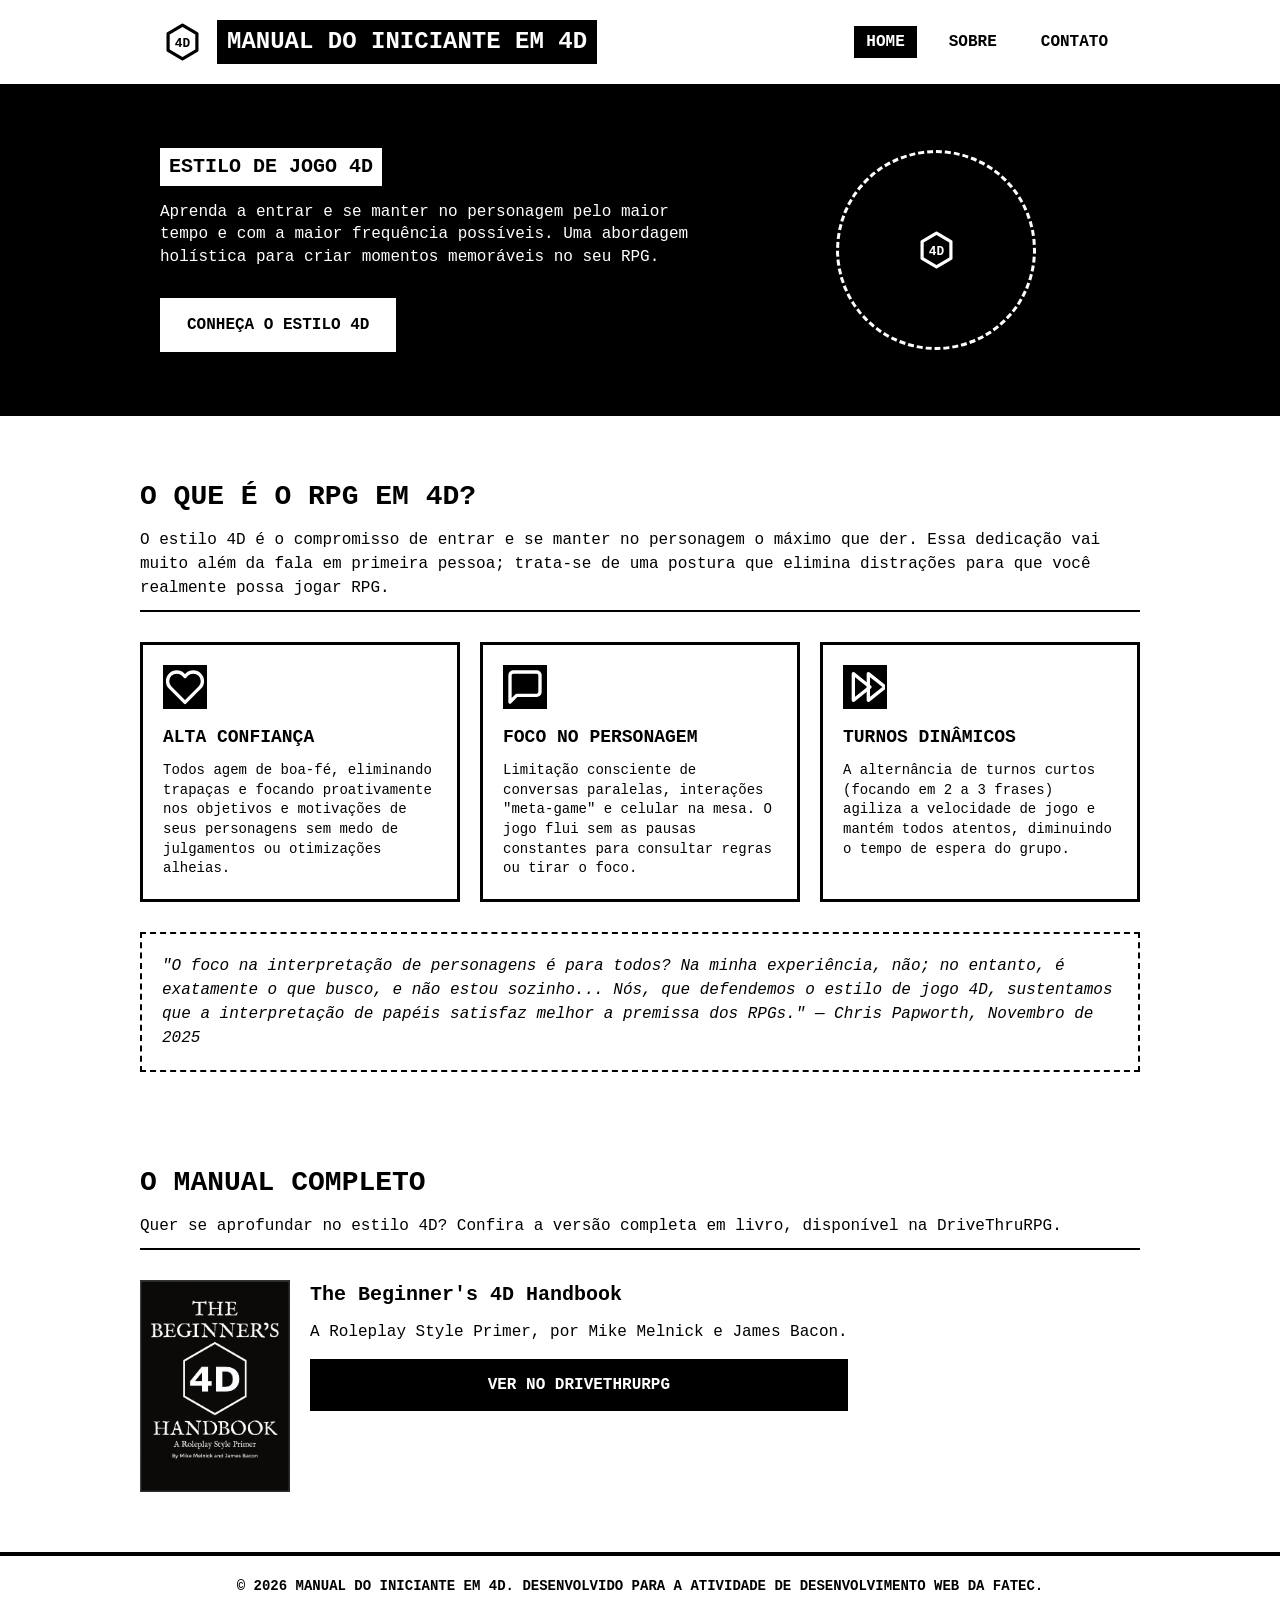
==== commit 194cfff7: "refactor: Remove redundant HTML comment in index.html" ====
--- a/index.html
+++ b/index.html
@@ -1,5 +1,5 @@
 <!DOCTYPE html>
-<html lang="pt-BR"> <!-- Define o idioma do documento como português do Brasil -->
+<html lang="pt-BR">
 
 <head>
     <meta charset="UTF-8"> <!-- Suporte a caracteres especiais (acentos, ç, etc.) -->
--- a/style.css
+++ b/style.css
@@ -61,7 +61,7 @@
     /* Remove o sublinhado do link */
     color: #000000;
     font-weight: bold;
-    font-size: 1.4rem;
+    font-size: 24px;
     text-transform: uppercase;
     /* Transforma todas as letras em maiúsculas */
 }
@@ -92,7 +92,7 @@
     text-decoration: none;
     color: #000000;
     font-weight: bold;
-    font-size: 1rem;
+    font-size: 16px;
     text-transform: uppercase;
     padding: 5px 10px;
     border: 2px solid transparent;
@@ -134,25 +134,25 @@
     color: #000000;
     padding: 3px 8px;
     font-weight: bold;
-    font-size: 0.8rem;
+    font-size: 20px;
     text-transform: uppercase;
     display: inline-block;
     margin-bottom: 15px;
     border: 1px solid #ffffff;
 }
 
-.hero h1 {
-    font-size: 2.5rem;
+/* .hero h1 {
+    font-size: 40px;
     font-weight: bold;
     text-transform: uppercase;
     line-height: 1.1;
     margin-bottom: 20px;
     letter-spacing: -1px;
-    /* Junta ligeiramente as letras */
-}
+    Junta ligeiramente as letras
+} */
 
 .hero p {
-    font-size: 1rem;
+    font-size: 16px;
     margin-bottom: 30px;
     line-height: 1.4;
 }
@@ -211,14 +211,14 @@
 }
 
 .section-title {
-    font-size: 1.8rem;
+    font-size: 28px;
     font-weight: bold;
     color: #000000;
     text-transform: uppercase;
 }
 
 .section-desc {
-    font-size: 1rem;
+    font-size: 16px;
     color: #000000;
     margin-top: 10px;
 }
@@ -261,7 +261,7 @@
 }
 
 .book-info h3 {
-    font-size: 1.2rem;
+    font-size: 20px;
     font-weight: bold;
     margin: 0;
 }
@@ -326,14 +326,14 @@
 }
 
 .card h3 {
-    font-size: 1.15rem;
+    font-size: 18px;
     font-weight: bold;
     text-transform: uppercase;
     margin-bottom: 10px;
 }
 
 .card p {
-    font-size: 0.9rem;
+    font-size: 14px;
     line-height: 1.4;
 }
 
@@ -390,7 +390,7 @@
     font-weight: bold;
     text-transform: uppercase;
     margin-bottom: 6px;
-    font-size: 0.9rem;
+    font-size: 14.4px;
 }
 
 .form-group input,
@@ -402,7 +402,7 @@
     color: #000000;
     font-family: inherit;
     /* Força o uso da fonte 'Courier New' declarada no body */
-    font-size: 0.95rem;
+    font-size: 16px;
 }
 
 /* Estilo do foco (quando o usuário clica para digitar no campo) */
@@ -459,14 +459,14 @@
 }
 
 .channel-info h4 {
-    font-size: 1rem;
+    font-size: 16px;
     text-transform: uppercase;
     margin-bottom: 3px;
 }
 
 .channel-info p,
 .channel-info a {
-    font-size: 0.85rem;
+    font-size: 14px;
     color: #000000;
     text-decoration: none;
 }
@@ -498,7 +498,7 @@
     text-align: center;
     color: #000000;
     font-weight: bold;
-    font-size: 0.8rem;
+    font-size: 14px;
     text-transform: uppercase;
 }
 
@@ -512,7 +512,7 @@
     }
 
     .hero h1 {
-        font-size: 2rem;
+        font-size: 32px;
     }
 
     .hero-graphic {
@@ -525,7 +525,7 @@
     }
 
     nav a {
-        font-size: 0.85rem;
+        font-size: 14px;
         padding: 3px 6px;
     }
 
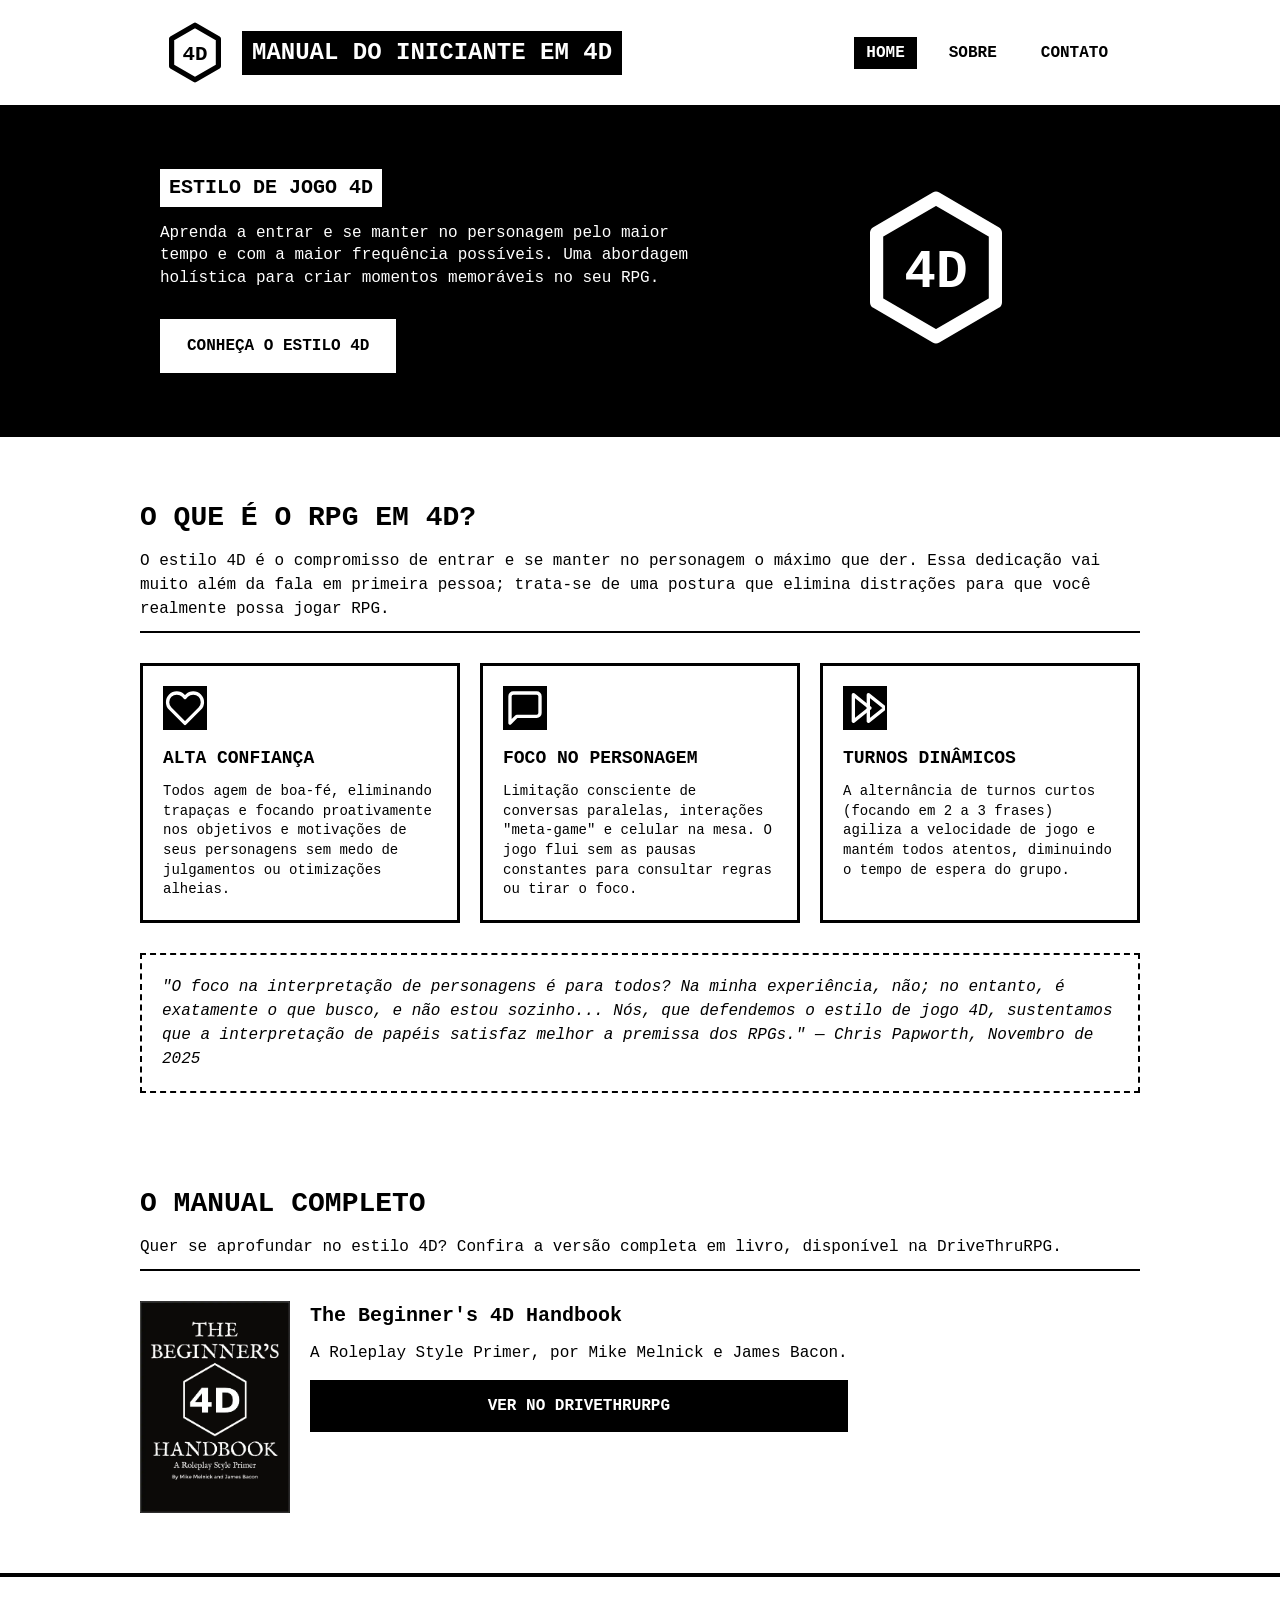
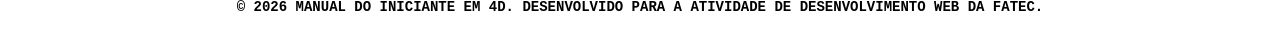
==== commit 565544e5: "style: Control SVG logo dimensions and standardize hero graphic container Moves SVG `width` and `hei" ====
--- a/index.html
+++ b/index.html
@@ -15,7 +15,7 @@
         <div class="header-container">
             <!-- Logo principal com vetor SVG -->
             <a href="index.html" class="logo">
-                <svg width="45" height="40" viewBox="0 0 100 100" fill="none" xmlns="http://www.w3.org/2000/svg">
+                <svg viewBox="0 0 100 100" fill="none" xmlns="http://www.w3.org/2000/svg">
                     <polygon points="50,8 86,29 86,71 50,92 14,71 14,29" fill="#ffffff" stroke="#000000"
                         stroke-width="8" stroke-linejoin="round" />
                     <text x="50" y="62" fill="#000000" font-family="'Courier New', Courier, monospace" font-weight="900"
@@ -47,9 +47,8 @@
                 </div>
                 <!-- Gráfico decorativo -->
                 <div class="hero-graphic">
-                    <div class="circle-decoration">
-                        <svg width="45" height="40" viewBox="0 0 100 100" fill="none"
-                            xmlns="http://www.w3.org/2000/svg">
+                    <div class="logo-hero">
+                        <svg viewBox="0 0 100 100" fill="none" xmlns="http://www.w3.org/2000/svg">
                             <polygon points="50,8 86,29 86,71 50,92 14,71 14,29" fill="#000000" stroke="#ffffff"
                                 stroke-width="8" stroke-linejoin="round" />
                             <text x="50" y="62" fill="#ffffff" font-family="'Courier New', Courier, monospace"
--- a/style.css
+++ b/style.css
@@ -67,8 +67,13 @@
 }
 
 .logo svg {
-    width: 45px;
-    height: 40px;
+    width: 70px;
+    height: 65px;
+}
+
+.logo-hero svg {
+    width: 170px;
+    height: 165px;
 }
 
 .logo span {
@@ -186,17 +191,19 @@
     align-items: center;
 }
 
+/* 
 .circle-decoration {
-    width: 200px;
-    height: 200px;
+    width: 150px;
+    height: 150px;
     border: 3px dashed #ffffff;
     /* Circulo com borda tracejada em branco */
-    border-radius: 50%;
+/* border-radius: 50%;
     /* Transforma a div retangular em um círculo perfeito */
-    display: flex;
+/* display: flex;
     align-items: center;
     justify-content: center;
 }
+ */
 
 /* ESTRUTURA GERAL DAS SEÇÕES */
 .section {
@@ -530,6 +537,10 @@
     }
 
     /* Ajustes para layout de 5 cards no mobile */
+    .cards-5-container {
+        margin: 5px;
+    }
+
     .cards-5-container .card:nth-child(4),
     .cards-5-container .card:nth-child(5) {
         flex: 1 1 100%;
@@ -548,4 +559,13 @@
     .split-right {
         width: 100%;
     }
+
+    .section {
+        padding-left: 10px;
+        padding-right: 10px;
+    }
+
+    footer {
+        padding: 10px;
+    }
 }
